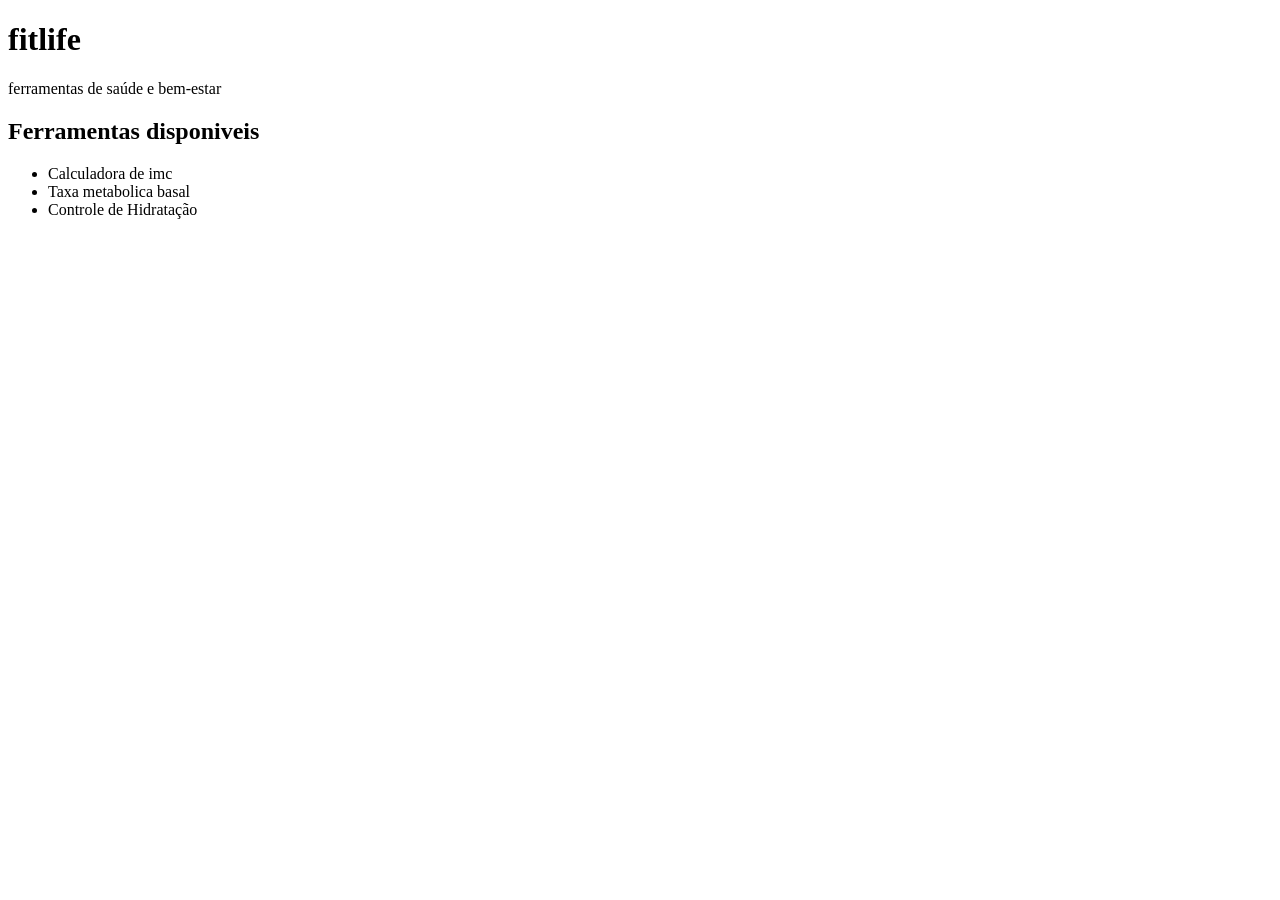
==== index.html @ 03c8d924 "fist commit" ====
<!DOCTYPE html>
<html lang="pt-BR">
<head>
    <meta charset="UTF-8">
    <meta name="viewport" content="width=device-width, initial-scale=1.0">
    <title>FitLife</title>
</head>

<body>
  <H1>fitlife</H1>
<p>ferramentas de saúde e bem-estar</p>
<h2>Ferramentas disponiveis</h2>
<ul>
    <li>Calculadora de imc</li>
    <li>Taxa metabolica basal</li>
    <li>Controle de Hidratação</li>
</ul>



</body>
</html>
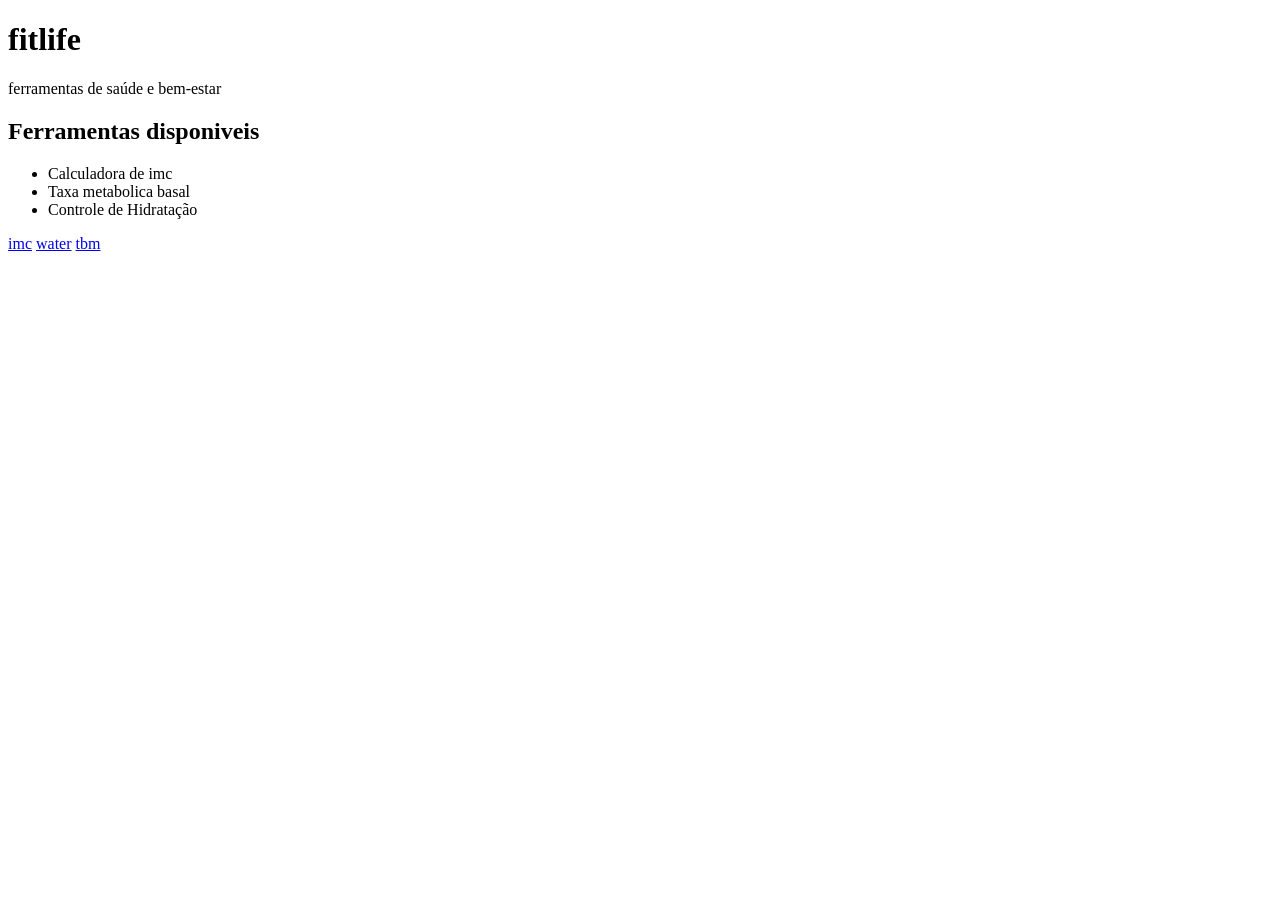
==== commit b6e31758: "meu commit" ====
--- a/index.html
+++ b/index.html
@@ -19,4 +19,7 @@
 
 
 </body>
+<a href="pages/imc.html">imc</a>
+<a href="pages/water.html">water</a>
+<a href="pages/tbn">tbm</a>
 </html>
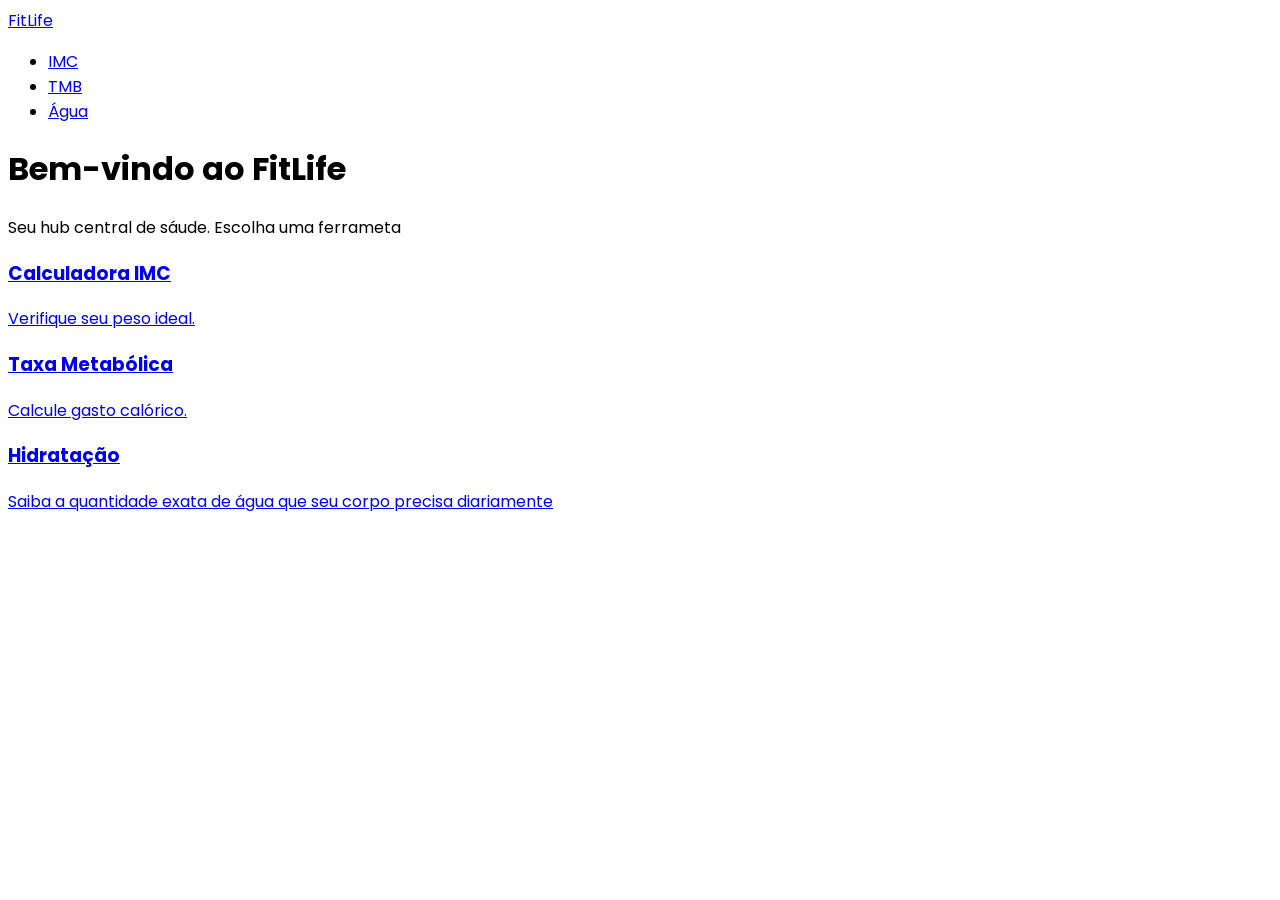
==== commit f5ae4ea8: "Passo 02" ====
--- a/index.html
+++ b/index.html
@@ -3,23 +3,44 @@
 <head>
     <meta charset="UTF-8">
     <meta name="viewport" content="width=device-width, initial-scale=1.0">
-    <title>FitLife</title>
+    <link rel="preconnect" href="https://fonts.googleapis.com">
+    <link rel="preconnect" href="https://fonts.gstatic.com" crossorigin>
+    <link href="https://fonts.googleapis.com/css2?family=Poppins:ital,wght@0,100;0,200;0,300;0,400;0,500;0,600;0,700;0,800;0,900;1,100;1,200;1,300;1,400;1,500;1,600;1,700;1,800;1,900&display=swap" rel="stylesheet">
+    <title>Fitlife</title>
 </head>
+<body style="font-family: Poppins;" >  
 
-<body>
-  <H1>fitlife</H1>
-<p>ferramentas de saúde e bem-estar</p>
-<h2>Ferramentas disponiveis</h2>
-<ul>
-    <li>Calculadora de imc</li>
-    <li>Taxa metabolica basal</li>
-    <li>Controle de Hidratação</li>
-</ul>
+    <nav>
+        <a href="index.html">FitLife</a>
 
+        <ul>
+            <li><a href="pages/imc.html">IMC</a></li>
+            <li><a href="pages/tmb.html">TMB</a></li>
+            <li><a href="pages/water.html">Água</a></li>
+        </ul>
+    </nav>
 
+    <header>
+        <h1>Bem-vindo ao FitLife</h1>
+        <p>Seu hub central de sáude. Escolha uma ferrameta</p>
+    </header>
+
+    <main>
+        <section>
+            <a href="pages/imc.html">
+                <h3>Calculadora IMC</h3>
+                <p>Verifique seu peso ideal.</p>
+            </a>
+            <a href="pages/tmb.html">
+                <h3>Taxa Metabólica</h3>
+                <p>Calcule gasto calórico.</p>
+            </a>
+            <a href="pages/water.html">
+                <h3>Hidratação</h3>
+                <p>Saiba a quantidade exata de água que seu corpo precisa diariamente</p>
+            </a>
+        </section>
+    </main>
 
 </body>
-<a href="pages/imc.html">imc</a>
-<a href="pages/water.html">water</a>
-<a href="pages/tbn">tbm</a>
 </html>
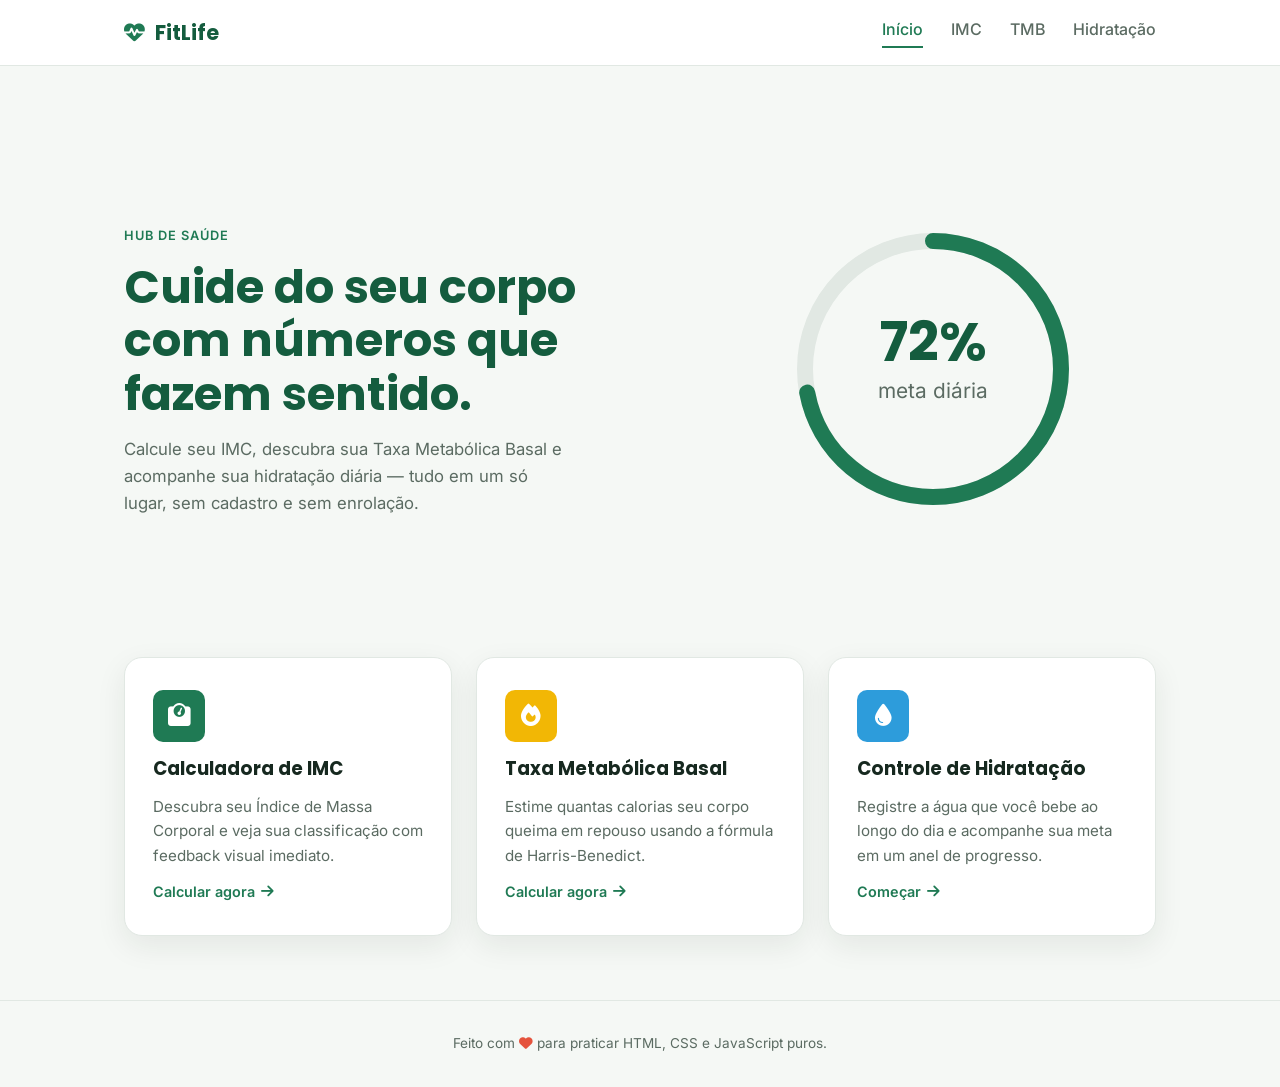
==== commit 61c2f569: "Primeiro commit do projeto Fitlife" ====
--- a/index.html
+++ b/index.html
@@ -1,46 +1,83 @@
 <!DOCTYPE html>
-<html lang="pt-BR">
+<html lang="pt-br">
 <head>
-    <meta charset="UTF-8">
-    <meta name="viewport" content="width=device-width, initial-scale=1.0">
-    <link rel="preconnect" href="https://fonts.googleapis.com">
-    <link rel="preconnect" href="https://fonts.gstatic.com" crossorigin>
-    <link href="https://fonts.googleapis.com/css2?family=Poppins:ital,wght@0,100;0,200;0,300;0,400;0,500;0,600;0,700;0,800;0,900;1,100;1,200;1,300;1,400;1,500;1,600;1,700;1,800;1,900&display=swap" rel="stylesheet">
-    <title>Fitlife</title>
+  <meta charset="UTF-8" />
+  <meta name="viewport" content="width=device-width, initial-scale=1.0" />
+  <title>FitLife — Seu hub central de saúde</title>
+
+  <!-- Fontes -->
+  <link rel="preconnect" href="https://fonts.googleapis.com" />
+  <link href="https://fonts.googleapis.com/css2?family=Poppins:wght@600;700;800&family=Inter:wght@400;500;600&display=swap" rel="stylesheet" />
+
+  <!-- Ícones -->
+  <link rel="stylesheet" href="https://cdnjs.cloudflare.com/ajax/libs/font-awesome/6.5.1/css/all.min.css" />
+
+  <link rel="stylesheet" href="css/styles.css" />
 </head>
-<body style="font-family: Poppins;" >  
+<body>
 
-    <nav>
-        <a href="index.html">FitLife</a>
+  <header class="site-header">
+    <div class="nav-wrap">
+      <div class="brand"><i class="fa-solid fa-heart-pulse"></i> FitLife</div>
+      <nav class="main-nav">
+        <a href="index.html" class="active">Início</a>
+        <a href="pages/imc.html">IMC</a>
+        <a href="pages/tmb.html">TMB</a>
+        <a href="pages/water.html">Hidratação</a>
+      </nav>
+    </div>
+  </header>
 
-        <ul>
-            <li><a href="pages/imc.html">IMC</a></li>
-            <li><a href="pages/tmb.html">TMB</a></li>
-            <li><a href="pages/water.html">Água</a></li>
-        </ul>
-    </nav>
+  <main>
+    <section class="hero">
+      <div class="hero-copy">
+        <span class="eyebrow">Hub de saúde</span>
+        <h1>Cuide do seu corpo com números que fazem sentido.</h1>
+        <p>Calcule seu IMC, descubra sua Taxa Metabólica Basal e acompanhe sua
+          hidratação diária — tudo em um só lugar, sem cadastro e sem enrolação.</p>
+      </div>
+      <div class="hero-ring" aria-hidden="true">
+        <svg viewBox="0 0 200 200">
+          <circle class="ring-track" cx="100" cy="100" r="80" />
+          <circle class="ring-progress" cx="100" cy="100" r="80"
+                  stroke-dasharray="502"
+                  stroke-dashoffset="140" />
+          <text x="100" y="95" text-anchor="middle" class="ring-label" style="font-size:34px; fill:#145c3e;">72%</text>
+          <text x="100" y="118" text-anchor="middle" style="font-size:13px; fill:#5b6b62;">meta diária</text>
+        </svg>
+      </div>
+    </section>
 
-    <header>
-        <h1>Bem-vindo ao FitLife</h1>
-        <p>Seu hub central de sáude. Escolha uma ferrameta</p>
-    </header>
+    <section class="tools-grid">
+      <a class="tool-card imc" href="pages/imc.html">
+        <div class="icon"><i class="fa-solid fa-weight-scale"></i></div>
+        <h3>Calculadora de IMC</h3>
+        <p>Descubra seu Índice de Massa Corporal e veja sua classificação com
+          feedback visual imediato.</p>
+        <span class="go">Calcular agora <i class="fa-solid fa-arrow-right"></i></span>
+      </a>
 
-    <main>
-        <section>
-            <a href="pages/imc.html">
-                <h3>Calculadora IMC</h3>
-                <p>Verifique seu peso ideal.</p>
-            </a>
-            <a href="pages/tmb.html">
-                <h3>Taxa Metabólica</h3>
-                <p>Calcule gasto calórico.</p>
-            </a>
-            <a href="pages/water.html">
-                <h3>Hidratação</h3>
-                <p>Saiba a quantidade exata de água que seu corpo precisa diariamente</p>
-            </a>
-        </section>
-    </main>
+      <a class="tool-card tmb" href="pages/tmb.html">
+        <div class="icon"><i class="fa-solid fa-fire"></i></div>
+        <h3>Taxa Metabólica Basal</h3>
+        <p>Estime quantas calorias seu corpo queima em repouso usando a
+          fórmula de Harris-Benedict.</p>
+        <span class="go">Calcular agora <i class="fa-solid fa-arrow-right"></i></span>
+      </a>
+
+      <a class="tool-card water" href="pages/water.html">
+        <div class="icon"><i class="fa-solid fa-droplet"></i></div>
+        <h3>Controle de Hidratação</h3>
+        <p>Registre a água que você bebe ao longo do dia e acompanhe sua
+          meta em um anel de progresso.</p>
+        <span class="go">Começar <i class="fa-solid fa-arrow-right"></i></span>
+      </a>
+    </section>
+  </main>
+
+  <footer class="site-footer">
+    Feito com <i class="fa-solid fa-heart"></i> para praticar HTML, CSS e JavaScript puros.
+  </footer>
 
 </body>
-</html>+</html>
--- a/css/styles.css
+++ b/css/styles.css
@@ -0,0 +1,455 @@
+/* ==========================================================================
+   FitLife — estilos globais
+   Paleta: verde-floresta (saúde/vitalidade) + âmbar (energia) + azul (água)
+   Tipografia: Poppins (títulos) + Inter (texto)
+   ========================================================================== */
+
+:root {
+  /* Cores */
+  --color-bg: #f5f8f5;
+  --color-surface: #ffffff;
+  --color-primary: #1f7a54;
+  --color-primary-dark: #145c3e;
+  --color-primary-light: #35b37e;
+  --color-accent: #f2b705;
+  --color-info: #2d9cdb;
+  --color-danger: #e5533d;
+  --color-warning: #f2b705;
+  --color-success: #35b37e;
+  --color-text: #16281f;
+  --color-text-muted: #5b6b62;
+  --color-border: #e1e8e3;
+
+  /* Tipografia */
+  --font-display: "Poppins", sans-serif;
+  --font-body: "Inter", sans-serif;
+
+  /* Espaçamento e forma */
+  --radius-sm: 10px;
+  --radius-md: 18px;
+  --radius-lg: 28px;
+  --shadow-soft: 0 10px 30px rgba(22, 40, 31, 0.08);
+  --shadow-hover: 0 16px 40px rgba(22, 40, 31, 0.14);
+  --max-width: 1080px;
+}
+
+* {
+  box-sizing: border-box;
+  margin: 0;
+  padding: 0;
+}
+
+html {
+  scroll-behavior: smooth;
+}
+
+body {
+  background: var(--color-bg);
+  color: var(--color-text);
+  font-family: var(--font-body);
+  line-height: 1.6;
+  min-height: 100vh;
+  display: flex;
+  flex-direction: column;
+}
+
+a {
+  color: inherit;
+  text-decoration: none;
+}
+
+img {
+  max-width: 100%;
+  display: block;
+}
+
+/* ---------- Header ---------- */
+.site-header {
+  background: var(--color-surface);
+  border-bottom: 1px solid var(--color-border);
+  position: sticky;
+  top: 0;
+  z-index: 10;
+}
+
+.site-header .nav-wrap {
+  max-width: var(--max-width);
+  margin: 0 auto;
+  padding: 1rem 1.5rem;
+  display: flex;
+  align-items: center;
+  justify-content: space-between;
+  gap: 1rem;
+}
+
+.brand {
+  display: flex;
+  align-items: center;
+  gap: 0.6rem;
+  font-family: var(--font-display);
+  font-weight: 700;
+  font-size: 1.3rem;
+  color: var(--color-primary-dark);
+}
+
+.brand i {
+  color: var(--color-primary);
+}
+
+.main-nav {
+  display: flex;
+  gap: 1.75rem;
+  font-weight: 500;
+  color: var(--color-text-muted);
+}
+
+.main-nav a {
+  transition: color 0.2s ease;
+  padding-bottom: 4px;
+  border-bottom: 2px solid transparent;
+}
+
+.main-nav a:hover,
+.main-nav a.active {
+  color: var(--color-primary);
+  border-bottom-color: var(--color-primary);
+}
+
+/* ---------- Layout genérico ---------- */
+main {
+  flex: 1;
+  width: 100%;
+  max-width: var(--max-width);
+  margin: 0 auto;
+  padding: 3rem 1.5rem 4rem;
+}
+
+/* ---------- Hero (index) ---------- */
+.hero {
+  display: grid;
+  grid-template-columns: 1.1fr 0.9fr;
+  align-items: center;
+  gap: 2.5rem;
+  padding: 2rem 0 4rem;
+}
+
+.hero-copy .eyebrow {
+  color: var(--color-primary);
+  font-weight: 600;
+  letter-spacing: 0.08em;
+  text-transform: uppercase;
+  font-size: 0.8rem;
+}
+
+.hero-copy h1 {
+  font-family: var(--font-display);
+  font-size: clamp(2rem, 4vw, 2.9rem);
+  line-height: 1.15;
+  margin: 0.75rem 0 1rem;
+  color: var(--color-primary-dark);
+}
+
+.hero-copy p {
+  color: var(--color-text-muted);
+  font-size: 1.05rem;
+  max-width: 40ch;
+}
+
+/* Anel decorativo — elemento-assinatura do projeto, reaproveitado
+   depois como o anel de progresso da hidratação */
+.hero-ring {
+  width: 100%;
+  aspect-ratio: 1;
+  display: flex;
+  align-items: center;
+  justify-content: center;
+}
+
+.hero-ring svg {
+  width: min(320px, 90%);
+  height: auto;
+}
+
+.ring-track {
+  fill: none;
+  stroke: var(--color-border);
+  stroke-width: 10;
+}
+
+.ring-progress {
+  fill: none;
+  stroke: var(--color-primary);
+  stroke-width: 10;
+  stroke-linecap: round;
+  transform: rotate(-90deg);
+  transform-origin: center;
+}
+
+.ring-label {
+  font-family: var(--font-display);
+  font-weight: 700;
+}
+
+/* ---------- Cards de ferramentas ---------- */
+.tools-grid {
+  display: grid;
+  grid-template-columns: repeat(3, 1fr);
+  gap: 1.5rem;
+}
+
+.tool-card {
+  background: var(--color-surface);
+  border: 1px solid var(--color-border);
+  border-radius: var(--radius-md);
+  padding: 2rem 1.75rem;
+  box-shadow: var(--shadow-soft);
+  transition: transform 0.2s ease, box-shadow 0.2s ease;
+  display: flex;
+  flex-direction: column;
+  gap: 0.75rem;
+}
+
+.tool-card:hover {
+  transform: translateY(-4px);
+  box-shadow: var(--shadow-hover);
+}
+
+.tool-card .icon {
+  width: 52px;
+  height: 52px;
+  border-radius: var(--radius-sm);
+  display: flex;
+  align-items: center;
+  justify-content: center;
+  font-size: 1.4rem;
+  color: #fff;
+}
+
+.tool-card.imc .icon { background: var(--color-primary); }
+.tool-card.tmb .icon { background: var(--color-accent); }
+.tool-card.water .icon { background: var(--color-info); }
+
+.tool-card h3 {
+  font-family: var(--font-display);
+  font-size: 1.15rem;
+  color: var(--color-text);
+}
+
+.tool-card p {
+  color: var(--color-text-muted);
+  font-size: 0.95rem;
+  flex: 1;
+}
+
+.tool-card .go {
+  font-weight: 600;
+  font-size: 0.9rem;
+  color: var(--color-primary);
+  display: inline-flex;
+  align-items: center;
+  gap: 0.4rem;
+}
+
+/* ---------- Páginas de ferramenta (form + resultado) ---------- */
+.page-header {
+  text-align: center;
+  margin-bottom: 2.5rem;
+}
+
+.page-header .eyebrow {
+  color: var(--color-primary);
+  font-weight: 600;
+  text-transform: uppercase;
+  letter-spacing: 0.08em;
+  font-size: 0.8rem;
+}
+
+.page-header h1 {
+  font-family: var(--font-display);
+  font-size: clamp(1.8rem, 3vw, 2.3rem);
+  color: var(--color-primary-dark);
+  margin: 0.5rem 0 0.5rem;
+}
+
+.page-header p {
+  color: var(--color-text-muted);
+  max-width: 50ch;
+  margin: 0 auto;
+}
+
+.tool-layout {
+  display: grid;
+  grid-template-columns: 1fr 1fr;
+  gap: 2rem;
+  align-items: start;
+}
+
+.card {
+  background: var(--color-surface);
+  border: 1px solid var(--color-border);
+  border-radius: var(--radius-lg);
+  padding: 2rem;
+  box-shadow: var(--shadow-soft);
+}
+
+.field {
+  margin-bottom: 1.25rem;
+}
+
+.field label {
+  display: block;
+  font-weight: 600;
+  font-size: 0.9rem;
+  margin-bottom: 0.4rem;
+  color: var(--color-text);
+}
+
+.field input,
+.field select {
+  width: 100%;
+  padding: 0.75rem 1rem;
+  border: 1px solid var(--color-border);
+  border-radius: var(--radius-sm);
+  font-family: var(--font-body);
+  font-size: 1rem;
+  background: var(--color-bg);
+  transition: border-color 0.2s ease, box-shadow 0.2s ease;
+}
+
+.field input:focus,
+.field select:focus {
+  outline: none;
+  border-color: var(--color-primary);
+  box-shadow: 0 0 0 3px rgba(31, 122, 84, 0.15);
+}
+
+.field .error-msg {
+  color: var(--color-danger);
+  font-size: 0.82rem;
+  margin-top: 0.35rem;
+  min-height: 1.1em;
+}
+
+.radio-group {
+  display: flex;
+  gap: 0.75rem;
+}
+
+.radio-group label {
+  flex: 1;
+  border: 1px solid var(--color-border);
+  border-radius: var(--radius-sm);
+  padding: 0.65rem;
+  text-align: center;
+  font-weight: 500;
+  cursor: pointer;
+  font-size: 0.9rem;
+}
+
+.radio-group input {
+  display: none;
+}
+
+.radio-group label:has(input:checked) {
+  border-color: var(--color-primary);
+  background: rgba(31, 122, 84, 0.06);
+  color: var(--color-primary);
+}
+
+.btn {
+  width: 100%;
+  padding: 0.85rem;
+  border: none;
+  border-radius: var(--radius-sm);
+  background: var(--color-primary);
+  color: #fff;
+  font-family: var(--font-body);
+  font-weight: 600;
+  font-size: 1rem;
+  cursor: pointer;
+  transition: background 0.2s ease, transform 0.1s ease;
+}
+
+.btn:hover {
+  background: var(--color-primary-dark);
+}
+
+.btn:active {
+  transform: scale(0.98);
+}
+
+/* ---------- Painel de resultado ---------- */
+.result-card {
+  display: flex;
+  flex-direction: column;
+  align-items: center;
+  justify-content: center;
+  text-align: center;
+  min-height: 320px;
+}
+
+.result-card .placeholder {
+  color: var(--color-text-muted);
+}
+
+.result-value {
+  font-family: var(--font-display);
+  font-size: 3rem;
+  font-weight: 700;
+  color: var(--color-primary-dark);
+}
+
+.result-tag {
+  display: inline-block;
+  margin-top: 0.75rem;
+  padding: 0.4rem 1rem;
+  border-radius: 999px;
+  font-weight: 600;
+  font-size: 0.85rem;
+}
+
+.result-tag.low { background: #e8f1ff; color: #2d6ae0; }
+.result-tag.normal { background: #e6f7ee; color: var(--color-primary-dark); }
+.result-tag.over { background: #fff4de; color: #b8790a; }
+.result-tag.obese { background: #fdeceb; color: var(--color-danger); }
+
+.result-note {
+  margin-top: 1rem;
+  color: var(--color-text-muted);
+  font-size: 0.9rem;
+  max-width: 32ch;
+}
+
+/* ---------- Footer ---------- */
+.site-footer {
+  text-align: center;
+  padding: 2rem 1.5rem;
+  color: var(--color-text-muted);
+  font-size: 0.85rem;
+  border-top: 1px solid var(--color-border);
+}
+
+.site-footer i {
+  color: var(--color-danger);
+}
+
+/* ---------- Responsivo ---------- */
+@media (max-width: 860px) {
+  .hero {
+    grid-template-columns: 1fr;
+    text-align: center;
+  }
+  .hero-copy p {
+    margin: 0 auto;
+  }
+  .tools-grid {
+    grid-template-columns: 1fr;
+  }
+  .tool-layout {
+    grid-template-columns: 1fr;
+  }
+  .main-nav {
+    gap: 1rem;
+    font-size: 0.9rem;
+  }
+}
